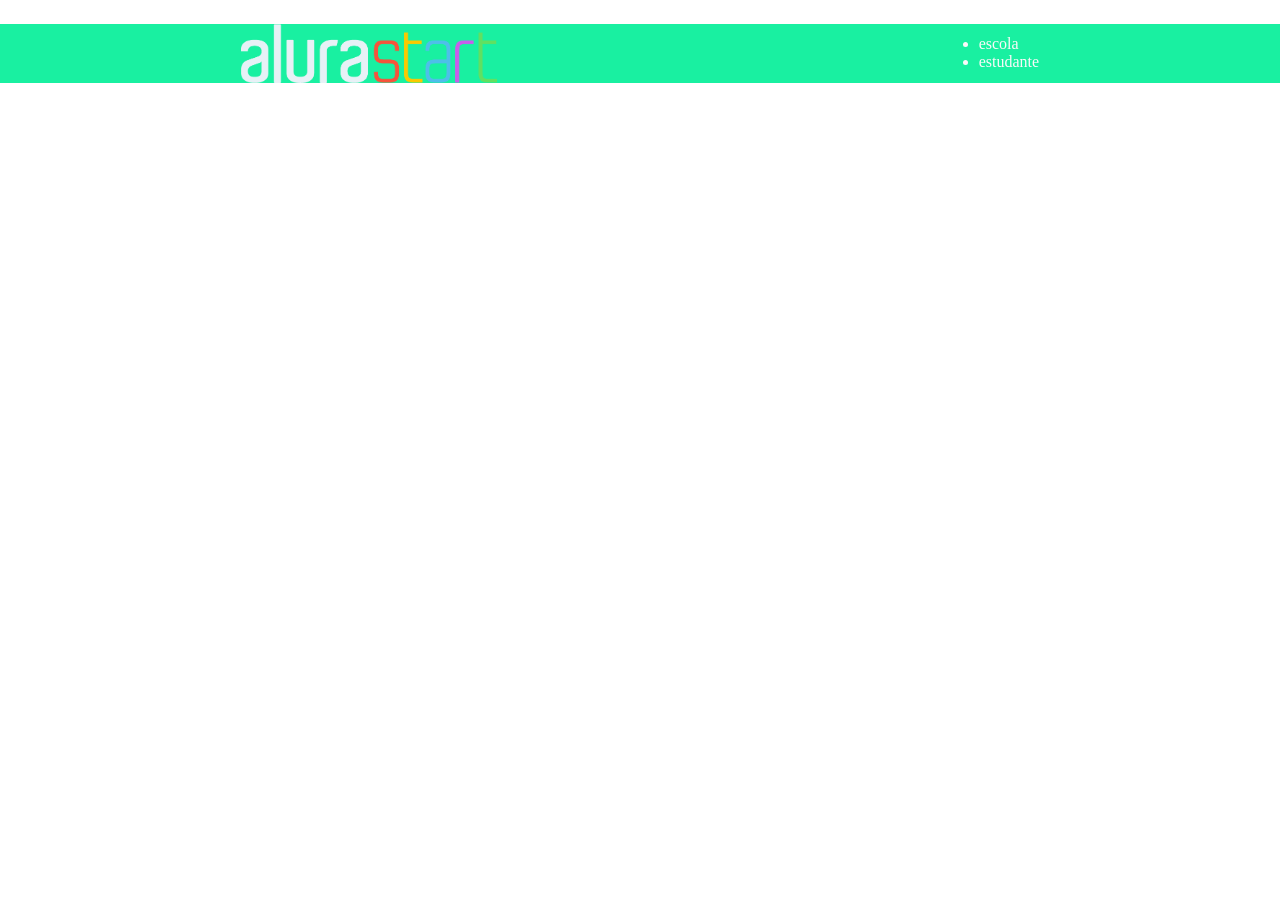
==== index.html @ 6e58b7e9 "Add files via upload" ====
<!DOCTYPE html>
<html lang="en">
<head>
    <meta charset="UTF-8">
    <meta name="viewport" content="width=device-width, initial-scale=1.0">
    <title>Document</title>
    <link rel="stylesheet" href="style.css">
</head>
<body>
    <header class=cabecalho>
    <img class="cabecalho-imagem" src="alurastart logo.png" alt="logo da alura start">
    <ul class="cabecalho-lista">
         <li class="cabecalho-lista-item">escola</li>
         <li class="cabecalho-lista-item">estudante</li>
      </ul>
    </header>
 
 </body>   
</html>
---- style.css ----
*{
    margin: 0; 
    padding: 0;
}



.cabecalho {
    background-color: #19f0a1;
    color: rgb(250, 249, 249);
    display: flex;
    justify-content: space-around;
    align-items: center;
    margin: 24px 0;
}



.cabecalho-imagem{
   width: 20%;
}

.cabecalho-lidta-item{
    display: inline-block;
    margin: 0 16px;
}
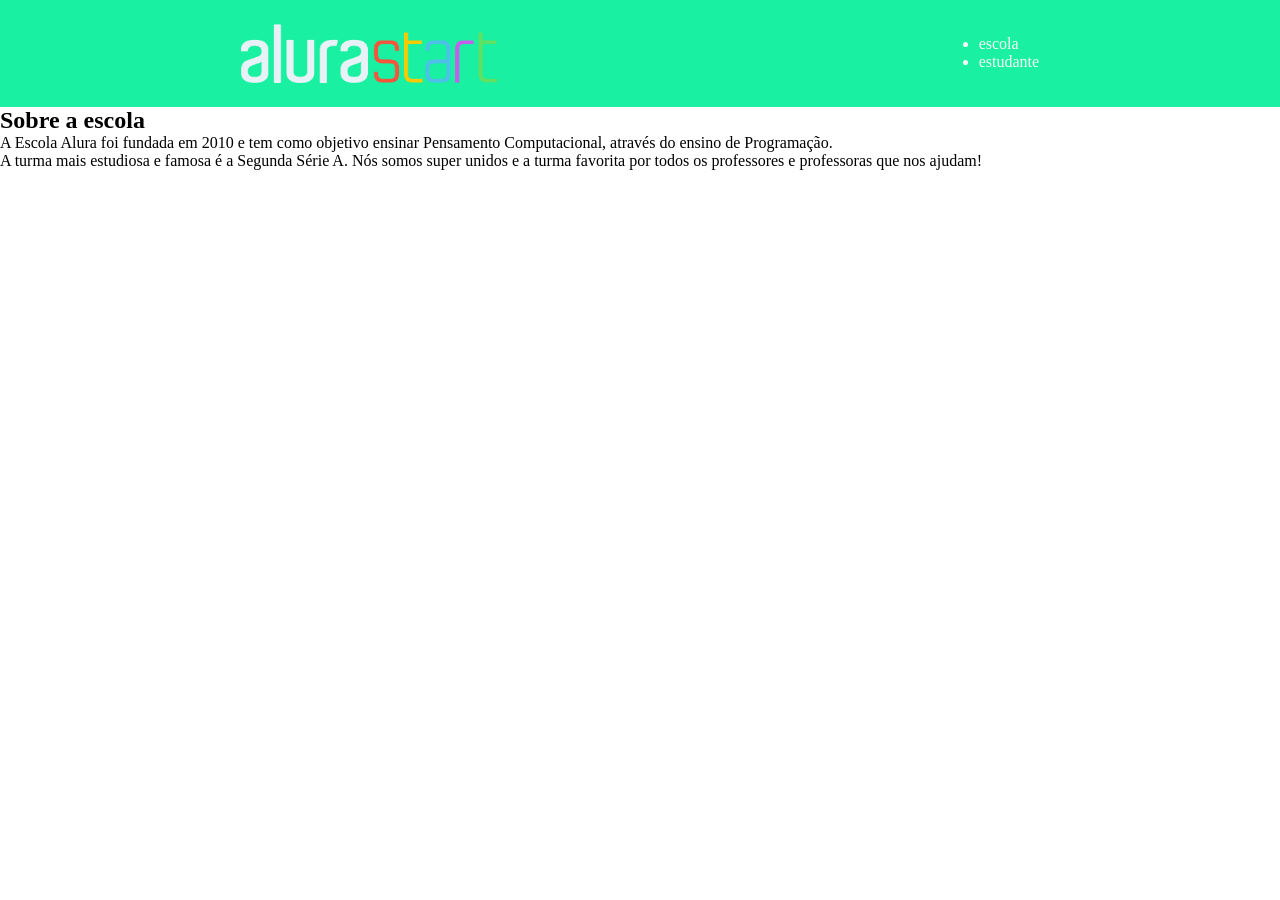
==== commit 12a378b5: "Add files via upload" ====
--- a/index.html
+++ b/index.html
@@ -14,6 +14,11 @@
          <li class="cabecalho-lista-item">estudante</li>
       </ul>
     </header>
- 
+     <section class="escola">
+        <h2 class="escola-titulo">Sobre a escola</h2> 
+     <p class="escola-texto-um">A Escola Alura foi fundada em 2010 e tem como objetivo ensinar Pensamento Computacional, através do ensino de  Programação.</p>
+     <p class="escola-texto-dois">A turma mais estudiosa e famosa é a Segunda Série A. Nós somos super unidos e a turma favorita por todos os professores e professoras que nos ajudam!</p>
+     
+     </section>
  </body>   
 </html>
--- a/style.css
+++ b/style.css
@@ -11,7 +11,7 @@
     display: flex;
     justify-content: space-around;
     align-items: center;
-    margin: 24px 0;
+    padding: 24px 0;
 }
 
 
@@ -23,5 +23,7 @@
 .cabecalho-lidta-item{
     display: inline-block;
     margin: 0 16px;
+    font-size: 24px;
 }
 
+
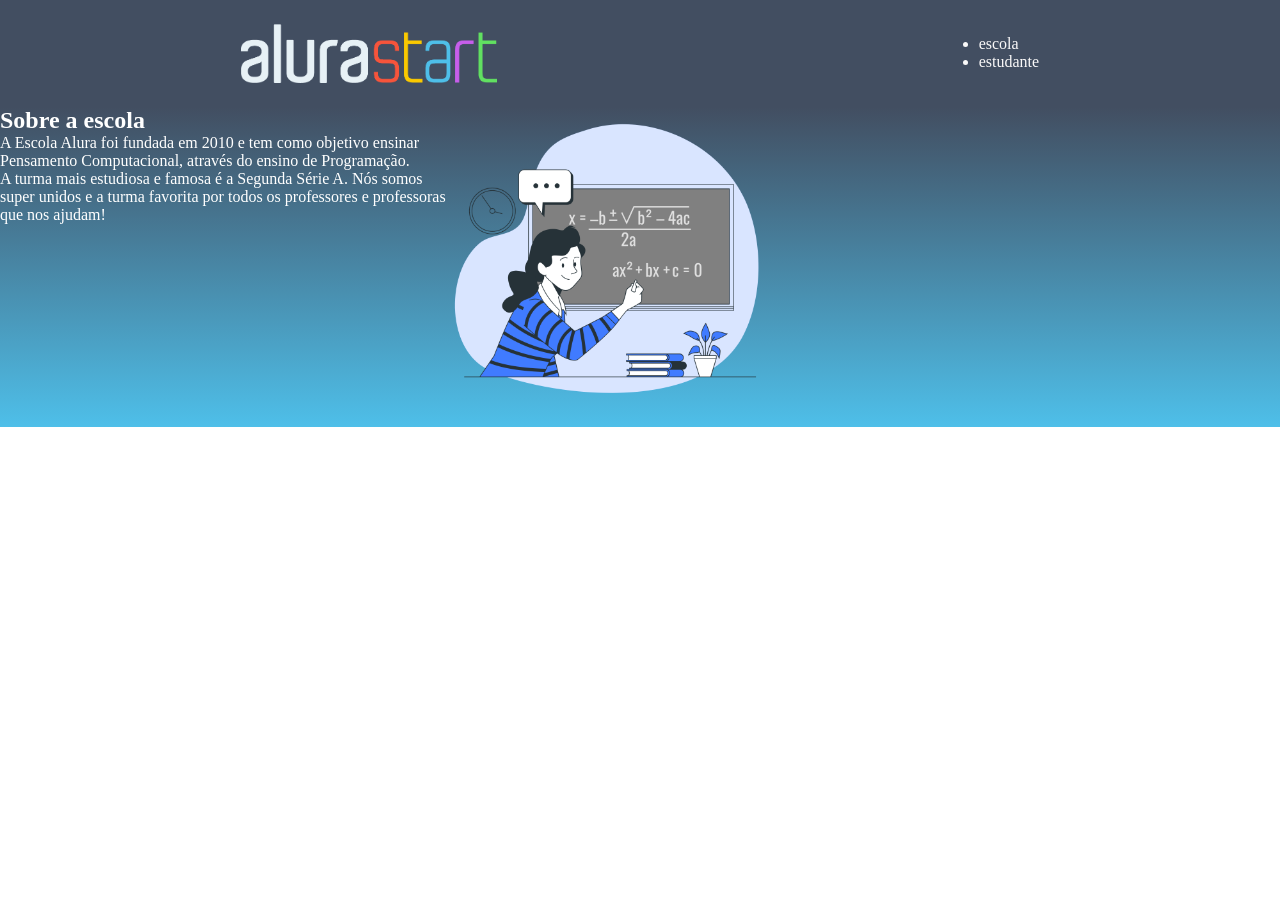
==== commit e8798c0e: "Add files via upload" ====
--- a/index.html
+++ b/index.html
@@ -15,10 +15,13 @@
       </ul>
     </header>
      <section class="escola">
-        <h2 class="escola-titulo">Sobre a escola</h2> 
-     <p class="escola-texto-um">A Escola Alura foi fundada em 2010 e tem como objetivo ensinar Pensamento Computacional, através do ensino de  Programação.</p>
-     <p class="escola-texto-dois">A turma mais estudiosa e famosa é a Segunda Série A. Nós somos super unidos e a turma favorita por todos os professores e professoras que nos ajudam!</p>
-     
+        <div class="escola-div-conteudo">
+            <h2 class="escola-titulo">Sobre a escola</h2> 
+            <p class="escola-texto-um">A Escola Alura foi fundada em 2010 e tem como objetivo ensinar Pensamento Computacional, através do ensino de  Programação.</p>
+            <p class="escola-texto-dois">A turma mais estudiosa e famosa é a Segunda Série A. Nós somos super unidos e a turma favorita por todos os professores e professoras que nos ajudam!</p>
+        </div>
+   
+     <img class="escola-imagem" src="Formula-bro.png" alt="Professora no quadro.">
      </section>
  </body>   
 </html>
--- a/style.css
+++ b/style.css
@@ -6,7 +6,7 @@
 
 
 .cabecalho {
-    background-color: #19f0a1;
+    background-color: #424e61;
     color: rgb(250, 249, 249);
     display: flex;
     justify-content: space-around;
@@ -26,4 +26,16 @@
     font-size: 24px;
 }
 
+ .escola-imagem{
+    width: 25%;
+ }
 
+ .escola{
+    background-image: linear-gradient(#424e61,#4ebfe9);
+    color: white;
+    display: flex;
+}
+ 
+.escola-div-conteudo{
+    width: 35%;
+}
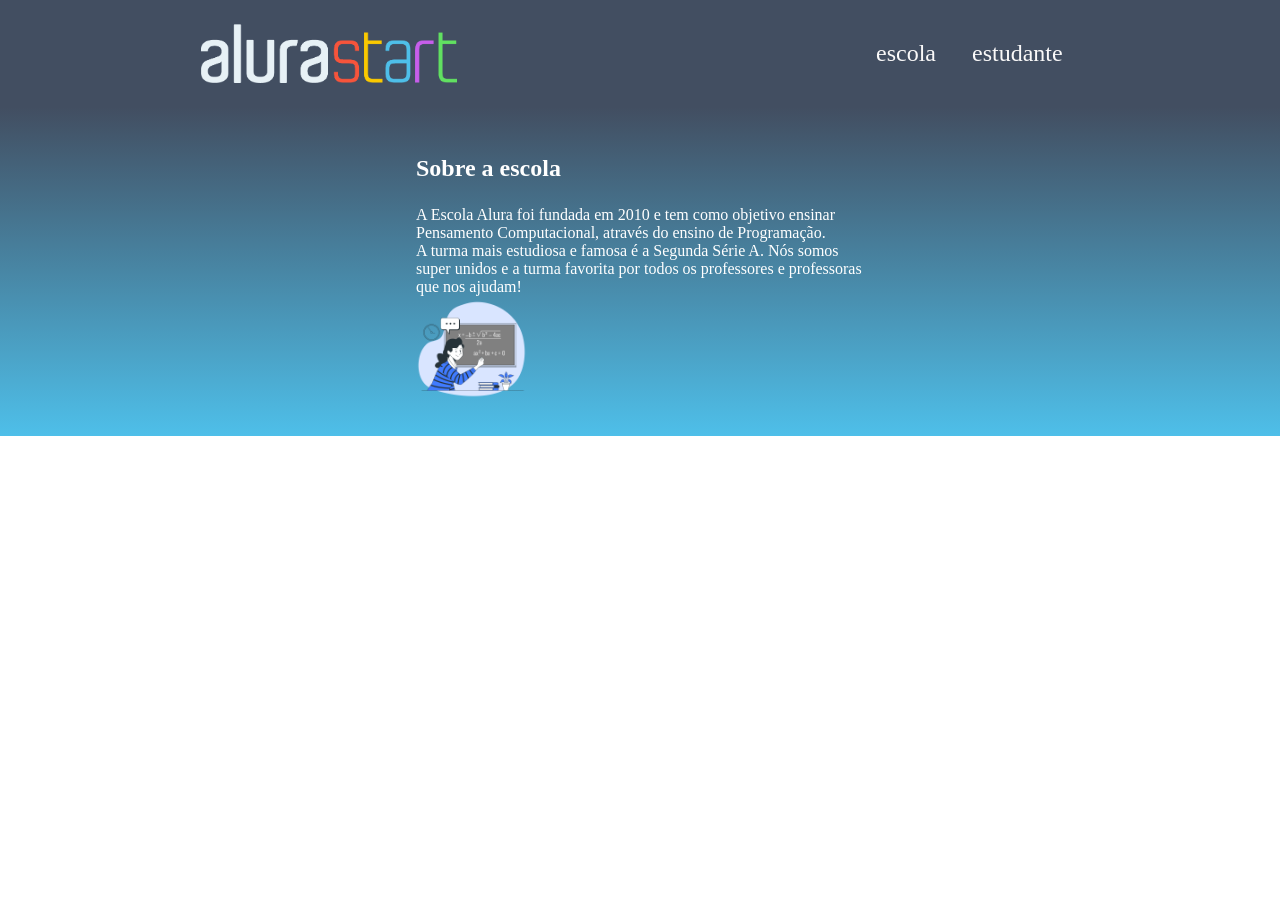
==== commit 42ee68db: "Add files via upload" ====
--- a/index.html
+++ b/index.html
@@ -19,9 +19,12 @@
             <h2 class="escola-titulo">Sobre a escola</h2> 
             <p class="escola-texto-um">A Escola Alura foi fundada em 2010 e tem como objetivo ensinar Pensamento Computacional, através do ensino de  Programação.</p>
             <p class="escola-texto-dois">A turma mais estudiosa e famosa é a Segunda Série A. Nós somos super unidos e a turma favorita por todos os professores e professoras que nos ajudam!</p>
+            <img class="escola-imagem" src="Formula-bro.png" alt="Professora no quadro.">
         </div>
+
+
    
-     <img class="escola-imagem" src="Formula-bro.png" alt="Professora no quadro.">
+     
      </section>
  </body>   
 </html>
--- a/style.css
+++ b/style.css
@@ -20,7 +20,7 @@
    width: 20%;
 }
 
-.cabecalho-lidta-item{
+.cabecalho-lista-item{
     display: inline-block;
     margin: 0 16px;
     font-size: 24px;
@@ -34,8 +34,14 @@
     background-image: linear-gradient(#424e61,#4ebfe9);
     color: white;
     display: flex;
+    justify-content: center;
+    align-items: center;
+    padding: 24px 0;
 }
  
 .escola-div-conteudo{
     width: 35%;
 }
+.escola-titulo{
+    padding: 24px 0;
+}
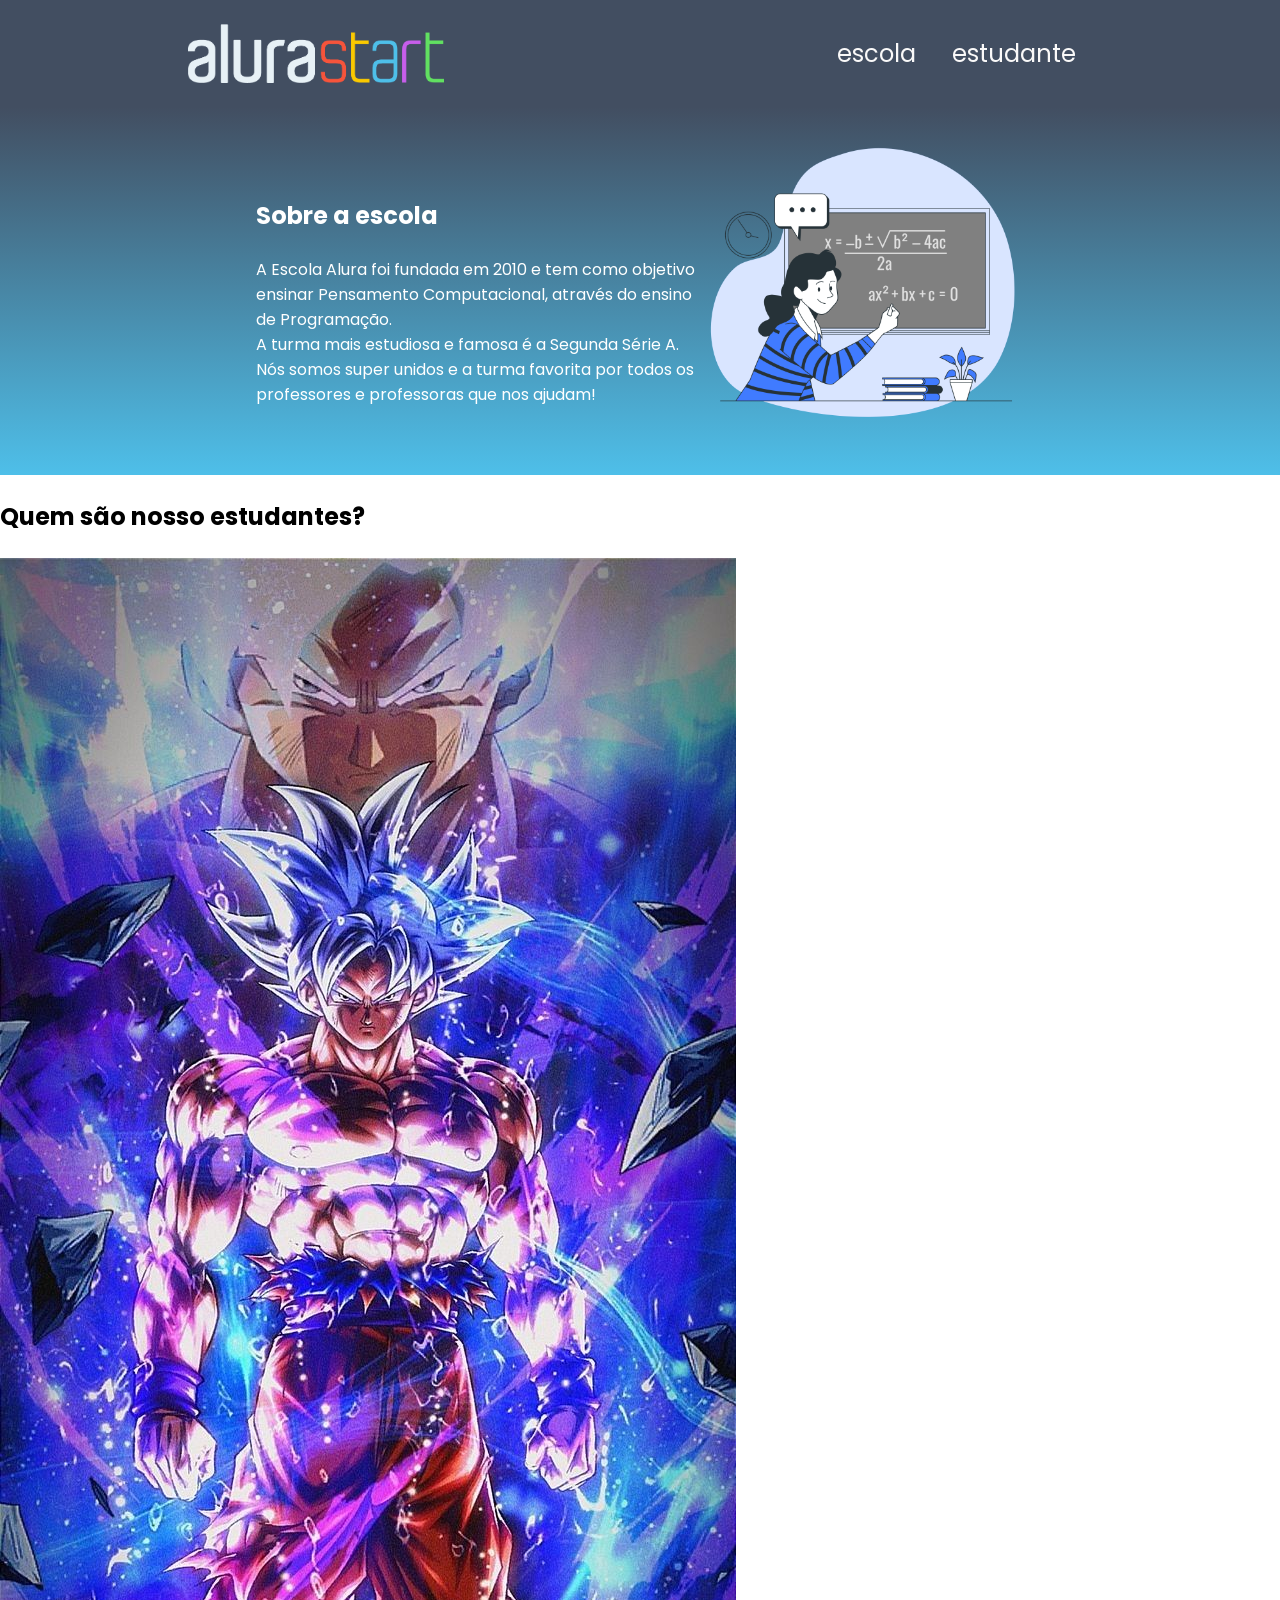
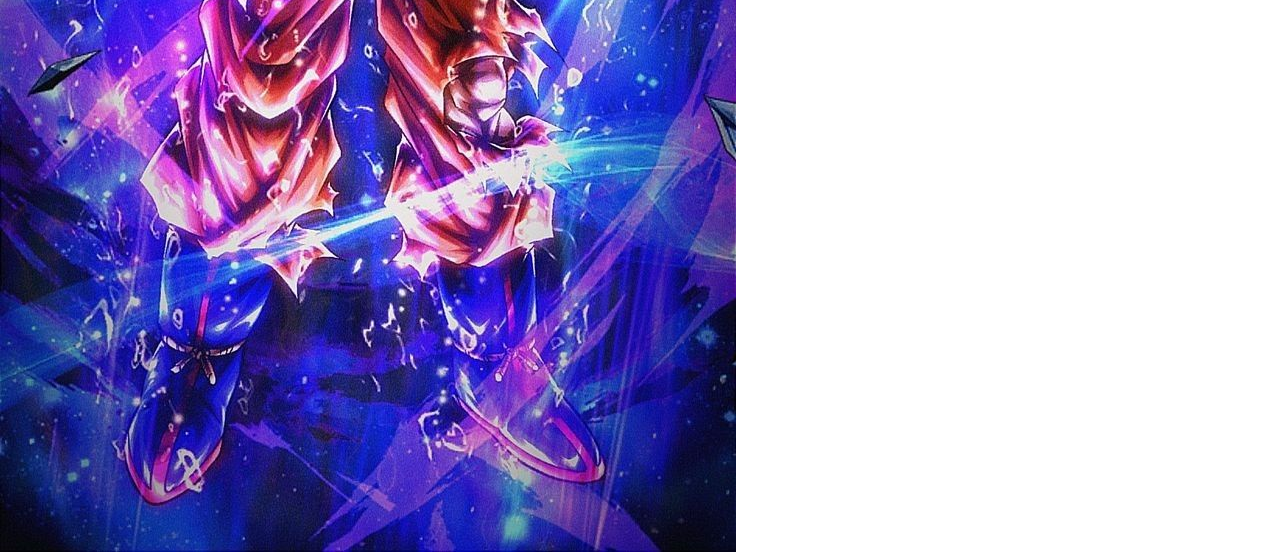
==== commit 58a22126: "Add files via upload" ====
--- a/index.html
+++ b/index.html
@@ -5,6 +5,9 @@
     <meta name="viewport" content="width=device-width, initial-scale=1.0">
     <title>Document</title>
     <link rel="stylesheet" href="style.css">
+    <link rel="preconnect" href="https://fonts.googleapis.com">
+    <link rel="preconnect" href="https://fonts.gstatic.com" crossorigin>
+    <link href="https://fonts.googleapis.com/css2?family=Poppins:ital,wght@0,100;0,200;0,300;0,400;0,500;0,600;0,700;0,800;0,900;1,100;1,200;1,300;1,400;1,500;1,600;1,700;1,800;1,900&display=swap" rel="stylesheet">
 </head>
 <body>
     <header class=cabecalho>
@@ -19,12 +22,18 @@
             <h2 class="escola-titulo">Sobre a escola</h2> 
             <p class="escola-texto-um">A Escola Alura foi fundada em 2010 e tem como objetivo ensinar Pensamento Computacional, através do ensino de  Programação.</p>
             <p class="escola-texto-dois">A turma mais estudiosa e famosa é a Segunda Série A. Nós somos super unidos e a turma favorita por todos os professores e professoras que nos ajudam!</p>
-            <img class="escola-imagem" src="Formula-bro.png" alt="Professora no quadro.">
+           
         </div>
+        <img class="escola-imagem" src="Formula-bro.png" alt="Professora no quadro.">
+    </section>
+        
+    <section class="estudante">
+        <h2 class="escola-titulo">Quem são nosso estudantes?</h2>
+         <img src="decdded8ee2234451b0a9f3849d33615.jpg" alt="imagem do goku">
 
 
+    </section>
    
-     
-     </section>
  </body>   
-</html>
+
+ </html>
--- a/style.css
+++ b/style.css
@@ -1,6 +1,7 @@
  *{
     margin: 0; 
     padding: 0;
+    font-family: "poppins";
 }
 
 
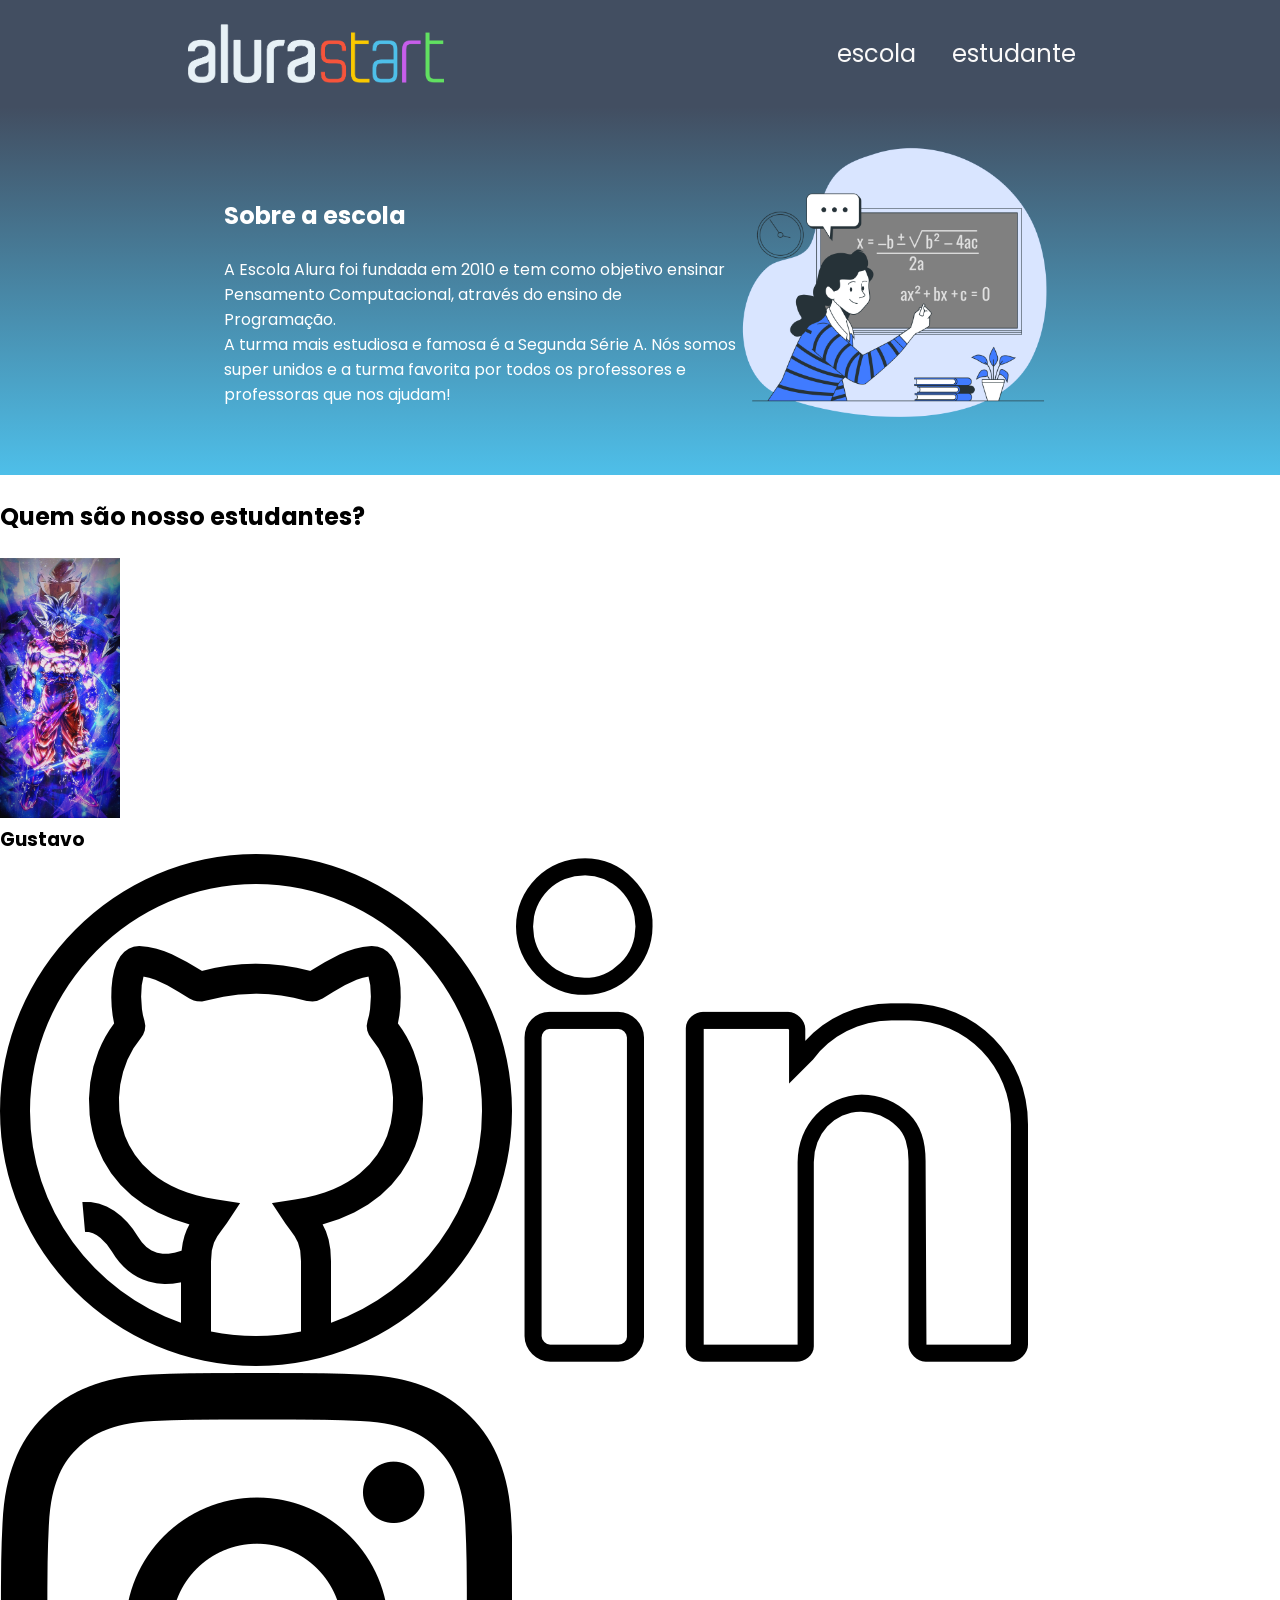
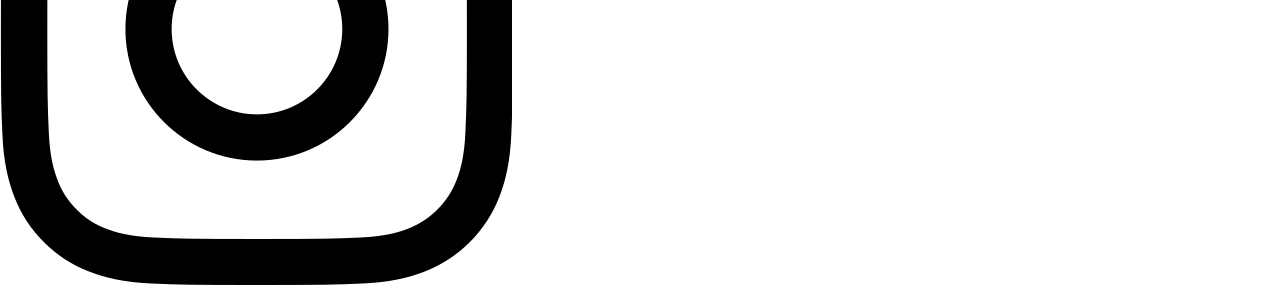
==== commit cf39928f: "Add files via upload" ====
--- a/index.html
+++ b/index.html
@@ -29,9 +29,11 @@
         
     <section class="estudante">
         <h2 class="escola-titulo">Quem são nosso estudantes?</h2>
-         <img src="decdded8ee2234451b0a9f3849d33615.jpg" alt="imagem do goku">
-
-
+        <img class="estudante-imagem" src="decdded8ee2234451b0a9f3849d33615.jpg" alt="imagem do goku">
+        <h3 class="estudante-nome">Gustavo</h3>
+        <img class="estudante-icone" src="github_1051377.png" alt="icone github">
+        <img class="estudante-icone" src="linkedin_220343.png" alt="icone linkedin">
+        <img class="estudante-icone" src="instagram_1384031.png" alt="icone instagram">
     </section>
    
  </body>   
--- a/style.css
+++ b/style.css
@@ -41,8 +41,11 @@
 }
  
 .escola-div-conteudo{
-    width: 35%;
+    width: 40%;
 }
 .escola-titulo{
     padding: 24px 0;
+} 
+.estudante-imagem{
+    width: 120px;
 }
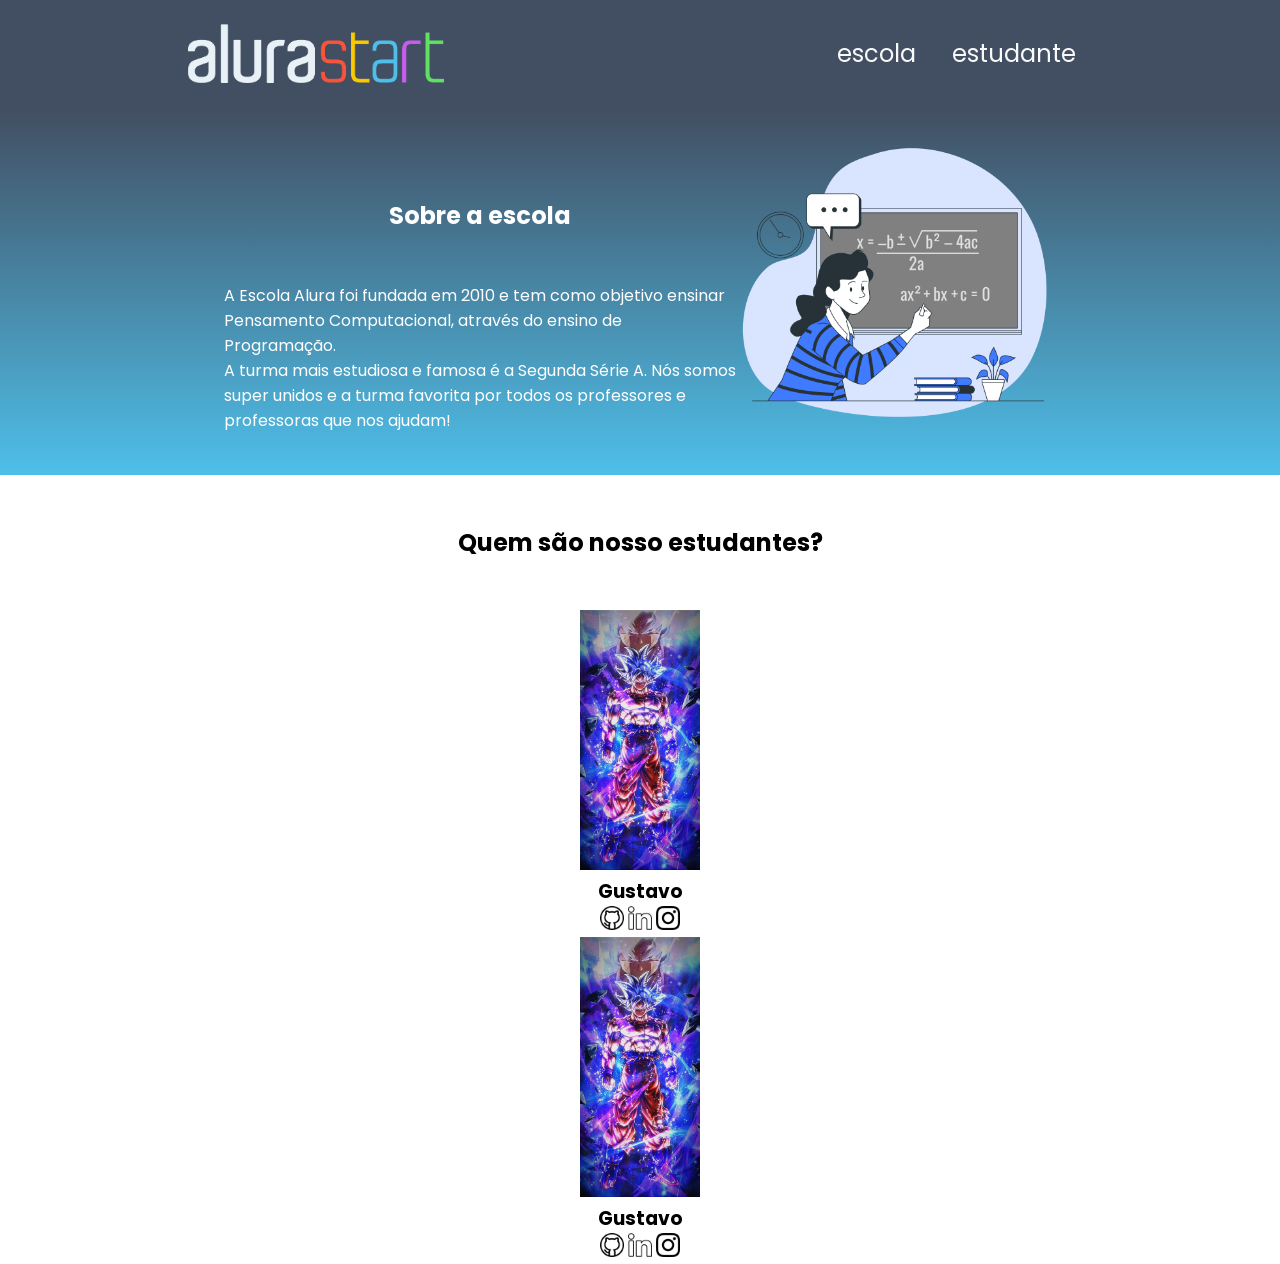
==== commit cac77832: "Add files via upload" ====
--- a/index.html
+++ b/index.html
@@ -29,11 +29,24 @@
         
     <section class="estudante">
         <h2 class="escola-titulo">Quem são nosso estudantes?</h2>
-        <img class="estudante-imagem" src="decdded8ee2234451b0a9f3849d33615.jpg" alt="imagem do goku">
-        <h3 class="estudante-nome">Gustavo</h3>
-        <img class="estudante-icone" src="github_1051377.png" alt="icone github">
-        <img class="estudante-icone" src="linkedin_220343.png" alt="icone linkedin">
-        <img class="estudante-icone" src="instagram_1384031.png" alt="icone instagram">
+        <div class="estudante-todos"> </div>
+        <div class="estudante-div">
+            <img class="estudante-imagem" src="decdded8ee2234451b0a9f3849d33615.jpg" alt="imagem do goku">
+            <h3 class="estudante-nome">Gustavo</h3>
+            <img class="estudante-icone" src="github_1051377.png" alt="icone github">
+            <img class="estudante-icone" src="linkedin_220343.png" alt="icone linkedin">
+            <img class="estudante-icone" src="instagram_1384031.png" alt="icone instagram">
+        </div>
+        <div class="estudante-div">
+            <img class="estudante-imagem" src="decdded8ee2234451b0a9f3849d33615.jpg" alt="imagem do goku">
+            <h3 class="estudante-nome">Gustavo</h3>
+            <img class="estudante-icone" src="github_1051377.png" alt="icone github">
+            <img class="estudante-icone" src="linkedin_220343.png" alt="icone linkedin">
+            <img class="estudante-icone" src="instagram_1384031.png" alt="icone instagram">
+        </div>
+     
+    </div>
+     
     </section>
    
  </body>   
--- a/style.css
+++ b/style.css
@@ -48,4 +48,17 @@
 } 
 .estudante-imagem{
     width: 120px;
-}+} 
+
+.estudante-icone{
+    width: 24px;
+}
+
+.estudante-div{
+    text-align: center;
+}
+
+.escola-titulo{
+    text-align: center;
+    padding: 50px 0;
+}
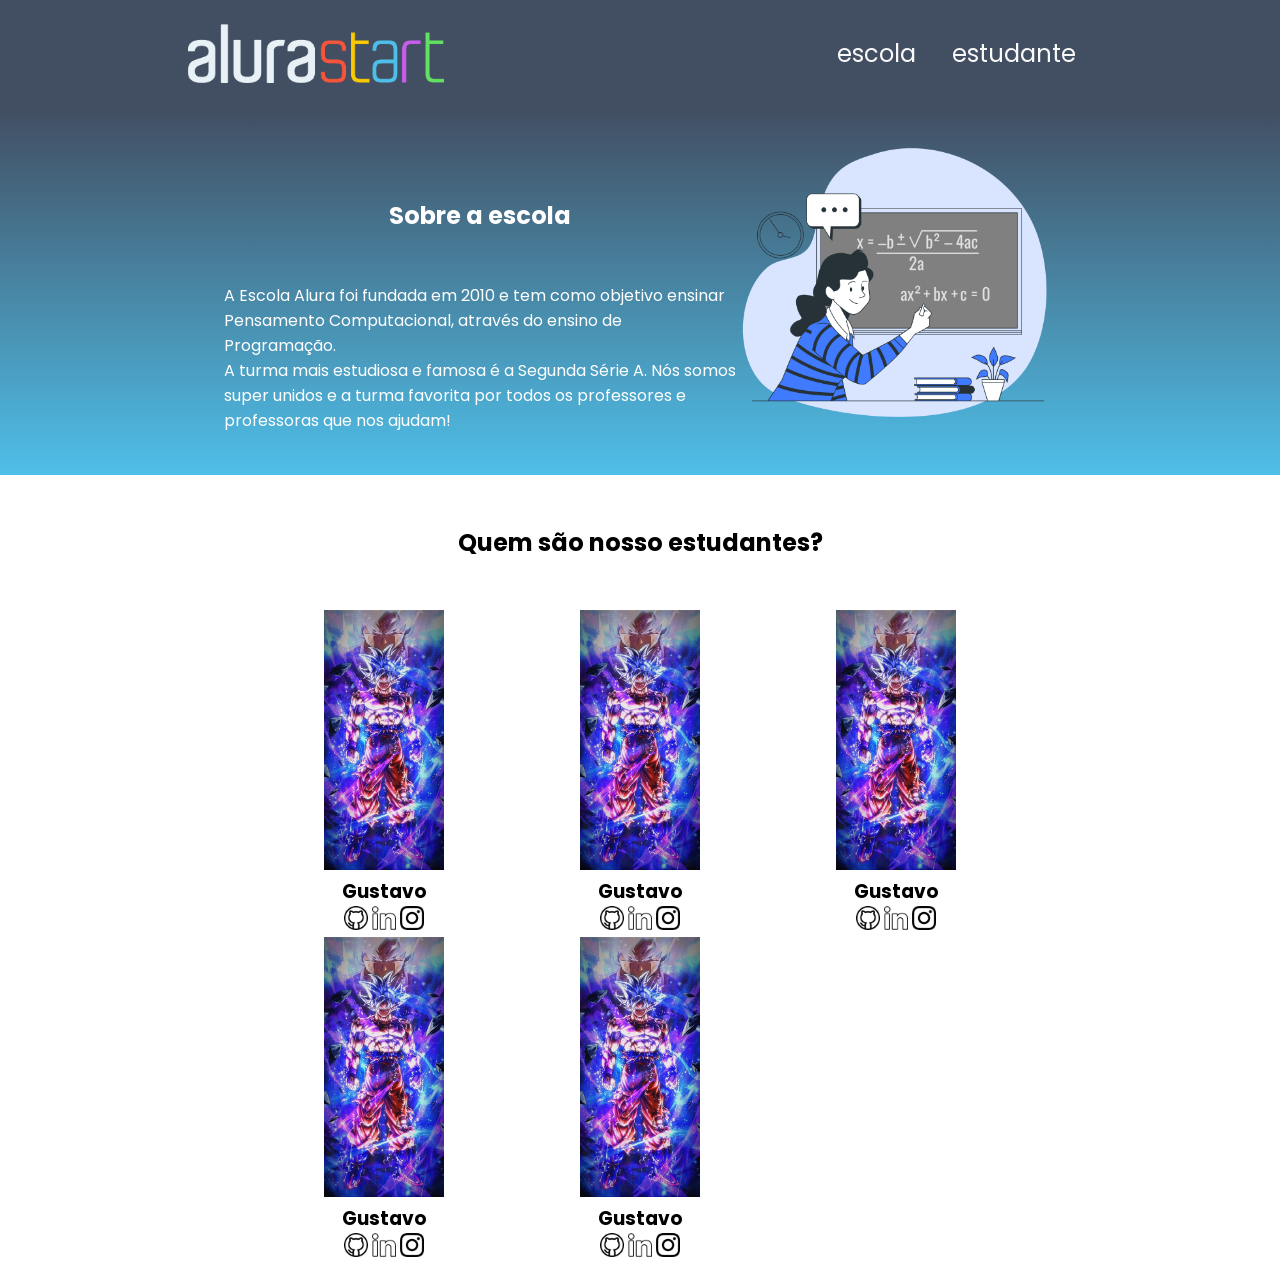
==== commit 616cec92: "Add files via upload" ====
--- a/index.html
+++ b/index.html
@@ -8,15 +8,15 @@
     <link rel="preconnect" href="https://fonts.googleapis.com">
     <link rel="preconnect" href="https://fonts.gstatic.com" crossorigin>
     <link href="https://fonts.googleapis.com/css2?family=Poppins:ital,wght@0,100;0,200;0,300;0,400;0,500;0,600;0,700;0,800;0,900;1,100;1,200;1,300;1,400;1,500;1,600;1,700;1,800;1,900&display=swap" rel="stylesheet">
-</head>
-<body>
-    <header class=cabecalho>
-    <img class="cabecalho-imagem" src="alurastart logo.png" alt="logo da alura start">
-    <ul class="cabecalho-lista">
+        </head>
+        <body>
+     <header class=cabecalho>
+     <img class="cabecalho-imagem" src="alurastart logo.png" alt="logo da alura start">
+        <ul class="cabecalho-lista">
          <li class="cabecalho-lista-item">escola</li>
          <li class="cabecalho-lista-item">estudante</li>
       </ul>
-    </header>
+        </header>
      <section class="escola">
         <div class="escola-div-conteudo">
             <h2 class="escola-titulo">Sobre a escola</h2> 
@@ -25,11 +25,20 @@
            
         </div>
         <img class="escola-imagem" src="Formula-bro.png" alt="Professora no quadro.">
-    </section>
+     </section>
         
-    <section class="estudante">
+     <section class="estudante">
         <h2 class="escola-titulo">Quem são nosso estudantes?</h2>
-        <div class="estudante-todos"> </div>
+        <div class="estudante-todos">
+            
+    <span></span>
+        <div class="estudante-div">
+            <img class="estudante-imagem" src="decdded8ee2234451b0a9f3849d33615.jpg" alt="imagem do goku">
+            <h3 class="estudante-nome">Gustavo</h3>
+            <a href="https://github.com/costinha08/site-turma-criativa"><img class="estudante-icone" src="github_1051377.png" alt="icone github"></a>
+            <img class="estudante-icone" src="linkedin_220343.png" alt="icone linkedin">
+            <img class="estudante-icone" src="instagram_1384031.png" alt="icone instagram">
+        </div>
         <div class="estudante-div">
             <img class="estudante-imagem" src="decdded8ee2234451b0a9f3849d33615.jpg" alt="imagem do goku">
             <h3 class="estudante-nome">Gustavo</h3>
@@ -43,8 +52,22 @@
             <img class="estudante-icone" src="github_1051377.png" alt="icone github">
             <img class="estudante-icone" src="linkedin_220343.png" alt="icone linkedin">
             <img class="estudante-icone" src="instagram_1384031.png" alt="icone instagram">
+        </div> 
+        <samp></samp> 
+        <samp></samp>
+        <div class="estudante-div">
+            <img class="estudante-imagem" src="decdded8ee2234451b0a9f3849d33615.jpg" alt="imagem do goku">
+            <h3 class="estudante-nome">Gustavo</h3>
+            <img class="estudante-icone" src="github_1051377.png" alt="icone github">
+            <img class="estudante-icone" src="linkedin_220343.png" alt="icone linkedin">
+            <img class="estudante-icone" src="instagram_1384031.png" alt="icone instagram">
+        </div>  <div class="estudante-div">
+            <img class="estudante-imagem" src="decdded8ee2234451b0a9f3849d33615.jpg" alt="imagem do goku">
+            <h3 class="estudante-nome">Gustavo</h3>
+            <img class="estudante-icone" src="github_1051377.png" alt="icone github">
+            <img class="estudante-icone" src="linkedin_220343.png" alt="icone linkedin">
+            <img class="estudante-icone" src="instagram_1384031.png" alt="icone instagram">
         </div>
-     
     </div>
      
     </section>
--- a/style.css
+++ b/style.css
@@ -62,3 +62,7 @@
     text-align: center;
     padding: 50px 0;
 }
+.estudante-todos{
+    display: grid;
+    grid-template-columns: 20% 20% 20% 20% 20%;
+}
